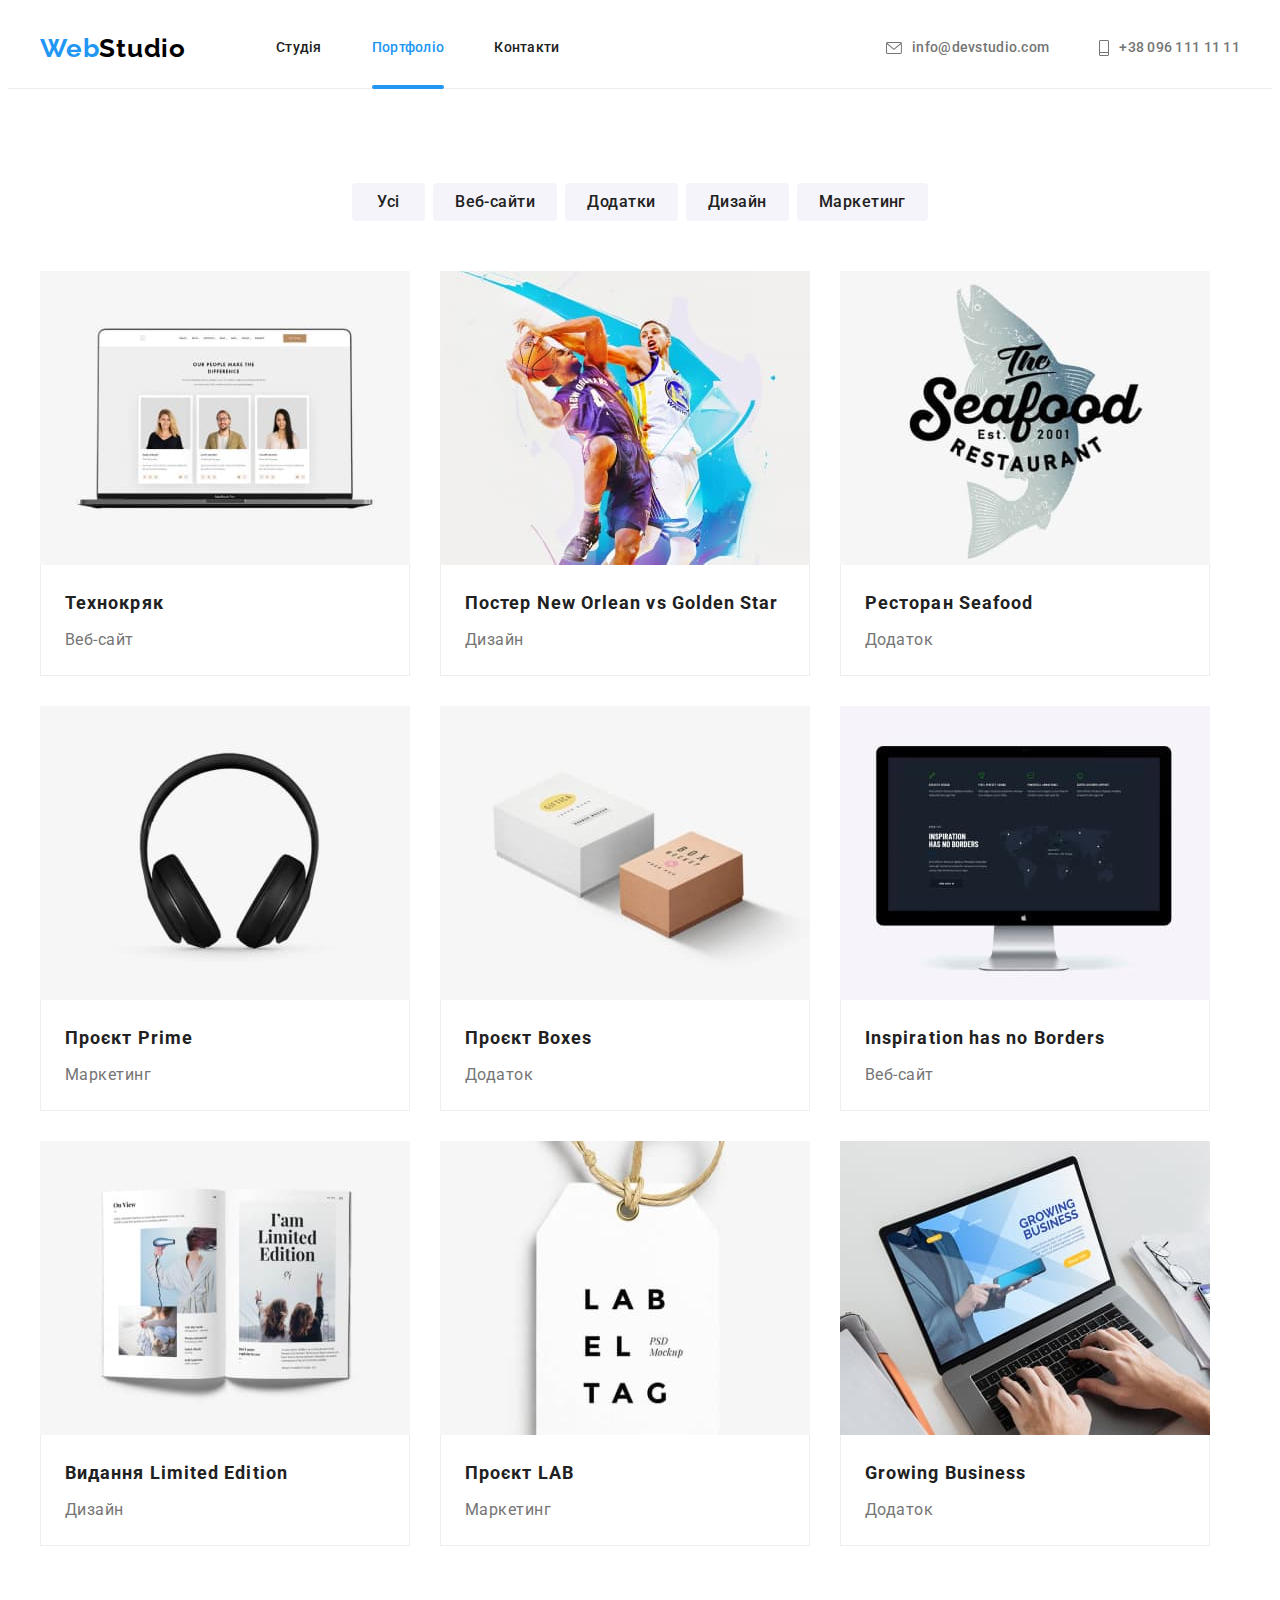
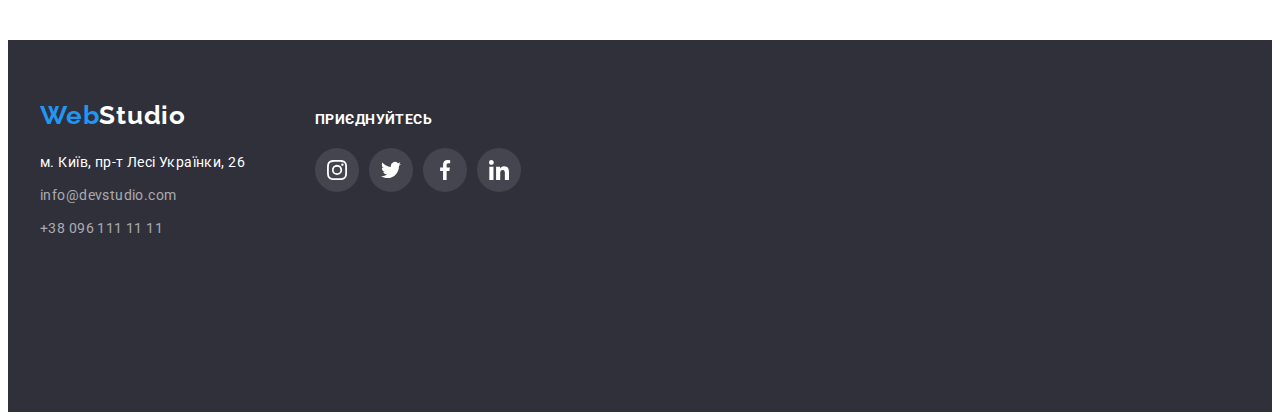
==== portfolio.html @ c4a30b59 "finished" ====
<!DOCTYPE html>
<html lang="en">

<head>
   <meta charset="UTF-8">
   <meta http-equiv="X-UA-Compatible" content="IE=edge">
   <meta name="viewport" content="width=device-width, initial-scale=1.0">
   <title>Portfolio</title>
   <link rel="stylesheet" href="https://cdnjs.cloudflare.com/ajax/libs/modern-normalize/1.1.0/modern-normalize.min.css"
      integrity="sha512-wpPYUAdjBVSE4KJnH1VR1HeZfpl1ub8YT/NKx4PuQ5NmX2tKuGu6U/JRp5y+Y8XG2tV+wKQpNHVUX03MfMFn9Q=="
      crossorigin="anonymous" referrerpolicy="no-referrer">
   <link rel="preconnect" href="https://fonts.googleapis.com">
   <link rel="preconnect" href="https://fonts.gstatic.com" crossorigin>
   <link
      href="https://fonts.googleapis.com/css2?family=Raleway:wght@700&family=Roboto:wght@400;500;700;900&display=swap"
      rel="stylesheet">
   <link rel="stylesheet" href="./css/styles.css">
</head>

<body>
   <!-- Header -->
   <header class="header-section">
      <div class="container nav-section">

         <nav class="main-nav">
            <a class="logo" href="./index.html" lang="en"><span class="first-logo">Web</span><span
                  class="second-logo">Studio</span></a>
            <ul class="nav-list">
               <li class="item"><a class="header-list nav-link" href="./index.html">Студія</a></li>
               <li class="item"><a class="header-list nav-link current" href="./portfolio.html">Портфоліо</a></li>
               <li class="item"><a class="header-list nav-link" href="">Контакти</a></li>
            </ul>
         </nav>

         <ul class="nav-list main-nav">
            <li class="item"><a class="header-list nav-contacts" href="mailto:info@devstudio.com">
                  <svg class="nav-icon" width="16" height="12">
                     <use href="./images/icons.svg#icon-envelope"></use>
                  </svg> info@devstudio.com</a>
            </li>
            <li class="item"><a class="header-list nav-contacts" href="tel:+380961111111">
                  <svg class="nav-icon" width="10" height="16">
                     <use href="./images/icons.svg#icon-phone"></use>
                  </svg> +38 096 111 11 11</a></li>
         </ul>

      </div>
   </header>
   <main>
      <section>
         <div class="container">

            <!-- Portfolio -->

            <h1 class="visually-hidden">Портфоліо</h1>

            <!-- Buttons  -->

            <ul class="portfolio-buttons">
               <li class="item"><button class="portfolio-button" type="button">Усі</button></li>
               <li class="item"><button class="portfolio-button" type="button">Веб-сайти</button></li>
               <li class="item"><button class="portfolio-button" type="button">Додатки</button></li>
               <li class="item"><button class="portfolio-button" type="button">Дизайн</button></li>
               <li class="item"><button class="portfolio-button" type="button">Маркетинг</button></li>
            </ul>

            <!-- Portfolio-Cards -->

            <ul class="portfolio-cards">
               <li class="pf-card">
                  <a class="pf-links" href="#">

                     <div class="pf-thumb">
                        <img src="./images/tehnokryak.jpg" alt="Технокряк" width="370">

                        <div class="overlay">
                           <p class="overlay-text">Ресурс пропонує комплексні пропозиції з різним рівнем функціоналу
                              та
                              сервісів. Все це
                              дозволить відвідувачу отримати
                              вичерпні відомості про компанію чи приватну особу.</p>
                        </div>
                     </div>

                     <div class="pf-card-text">
                        <h2 class="project-title">Технокряк</h2>
                        <p class="project-caption">Веб-сайт</p>
                     </div>

                  </a>
               </li>

               <li class="pf-card">
                  <a class="pf-links" href="#">

                     <div class="pf-thumb">
                        <img src="./images/poster.jpg" alt="Гравці баскетболу" width="370">

                        <div class="overlay">
                           <p class="overlay-text">Ресурс пропонує комплексні пропозиції з різним рівнем функціоналу
                              та
                              сервісів. Все це
                              дозволить відвідувачу отримати
                              вичерпні відомості про компанію чи приватну особу.</p>
                        </div>
                     </div>

                     <div class="pf-card-text">
                        <h2 class="project-title">Постер New Orlean vs Golden Star</h2>
                        <p class="project-caption">Дизайн</p>
                     </div>

                  </a>
               </li>

               <li class="pf-card">
                  <a class="pf-links" href="#">

                     <div class="pf-thumb">
                        <img src="./images/seafood.jpg" alt="Лого ресторану" width="370">

                        <div class="overlay">
                           <p class="overlay-text">Ресурс пропонує комплексні пропозиції з різним рівнем функціоналу
                              та
                              сервісів. Все це
                              дозволить відвідувачу отримати
                              вичерпні відомості про компанію чи приватну особу.</p>
                        </div>
                     </div>

                     <div class="pf-card-text">
                        <h2 class="project-title">Ресторан Seafood</h2>
                        <p class="project-caption">Додаток</p>
                     </div>

                  </a>
               </li>

               <li class="pf-card">
                  <a class="pf-links" href="#">

                     <div class="pf-thumb">
                        <img src="./images/prime.jpg" alt="Навушники" width="370">

                        <div class="overlay">
                           <p class="overlay-text">Ресурс пропонує комплексні пропозиції з різним рівнем функціоналу
                              та
                              сервісів. Все це
                              дозволить відвідувачу отримати
                              вичерпні відомості про компанію чи приватну особу.</p>
                        </div>
                     </div>

                     <div class="pf-card-text">
                        <h2 class="project-title">Проєкт Prime</h2>
                        <p class="project-caption">Маркетинг</p>
                     </div>

                  </a>
               </li>

               <li class="pf-card">
                  <a class="pf-links" href="#">

                     <div class="pf-thumb">
                        <img src="./images/boxes.jpg" alt="Коробки" width="370">

                        <div class="overlay">
                           <p class="overlay-text">Ресурс пропонує комплексні пропозиції з різним рівнем функціоналу
                              та
                              сервісів. Все це
                              дозволить відвідувачу отримати
                              вичерпні відомості про компанію чи приватну особу.</p>
                        </div>
                     </div>

                     <div class="pf-card-text">
                        <h2 class="project-title">Проєкт Boxes</h2>
                        <p class="project-caption">Додаток</p>
                     </div>

                  </a>
               </li>

               <li class="pf-card">
                  <a class="pf-links" href="#">

                     <div class="pf-thumb">
                        <img src="./images/noborders.jpg" alt="Монітор" width="370">

                        <div class="overlay">
                           <p class="overlay-text">Ресурс пропонує комплексні пропозиції з різним рівнем функціоналу
                              та
                              сервісів. Все це
                              дозволить відвідувачу отримати
                              вичерпні відомості про компанію чи приватну особу.</p>
                        </div>
                     </div>

                     <div class="pf-card-text">
                        <h2 class="project-title">Inspiration has no Borders</h2>
                        <p class="project-caption">Веб-сайт</p>
                     </div>

                  </a>
               </li>

               <li class="pf-card">
                  <a class="pf-links" href="#">

                     <div class="pf-thumb">
                        <img src="./images/limitededition.jpg" alt="Книга" width="370">

                        <div class="overlay">
                           <p class="overlay-text">Ресурс пропонує комплексні пропозиції з різним рівнем функціоналу
                              та
                              сервісів. Все це
                              дозволить відвідувачу отримати
                              вичерпні відомості про компанію чи приватну особу.</p>
                        </div>
                     </div>

                     <div class="pf-card-text">
                        <h2 class="project-title">Видання Limited Edition</h2>
                        <p class="project-caption">Дизайн</p>
                     </div>

                  </a>
               </li>

               <li class="pf-card">
                  <a class="pf-links" href="#">

                     <div class="pf-thumb">
                        <img src="./images/lab.jpg" alt="Бірка" width="370">

                        <div class="overlay">
                           <p class="overlay-text">Ресурс пропонує комплексні пропозиції з різним рівнем функціоналу
                              та
                              сервісів. Все це
                              дозволить відвідувачу отримати
                              вичерпні відомості про компанію чи приватну особу.</p>
                        </div>
                     </div>


                     <div class="pf-card-text">
                        <h2 class="project-title">Проєкт LAB</h2>
                        <p class="project-caption">Маркетинг</p>
                     </div>

                  </a>
               </li>

               <li class="pf-card">
                  <a class="pf-links" href="#">

                     <div class="pf-thumb">
                        <img src="./images/growingbusiness.jpg" alt="Ноутбук" width="370">

                        <div class="overlay">
                           <p class="overlay-text">Ресурс пропонує комплексні пропозиції з різним рівнем функціоналу
                              та
                              сервісів. Все це
                              дозволить відвідувачу отримати
                              вичерпні відомості про компанію чи приватну особу.</p>
                        </div>

                     </div>

                     <div class="pf-card-text">
                        <h2 class="project-title">Growing Business</h2>
                        <p class="project-caption">Додаток</p>
                     </div>

                  </a>
               </li>
            </ul>

         </div>
      </section>
   </main>
   <!-- Footer -->
   <footer class="footer-section">
      <div class="container footer-blocks">
         <div class="first-footer-block">
            <a class="logo-footer" href="./index.html" lang="en"><span class="first-logo">Web</span><span
                  class="third-logo">Studio</span></a>
            <address class="adress-list">
               <ul>

                  <li class="item">
                     <a class="adress-link" href="https://goo.gl/maps/v7Aq9cfspmDYKa2J8" target="_blank"
                        rel="noreferrer noopener">м.
                        Київ, пр-т Лесі
                        Українки, 26</a>
                  </li>

                  <li class="item"><a class="footer-list" href="mailto:info@devstudio.com">info@devstudio.com</a></li>
                  <li class="item"><a class="footer-list" href="tel:+380961111111">+38 096 111 11 11</a></li>

               </ul>

            </address>

         </div>


         <div>
            <p class="networks-text">приєднуйтесь</p>
            <ul class="footer-links">

               <li>
                  <a class="footer-network-link" href=""><svg class="social-network">
                        <use href="./images/icons.svg#icon-instagram"></use>
                     </svg></a>
               </li>

               <li>
                  <a class="footer-network-link" href=""><svg class="social-network">
                        <use href="./images/icons.svg#icon-twitter"></use>
                     </svg></a>
               </li>

               <li>
                  <a class="footer-network-link" href=""><svg class="social-network">
                        <use href="./images/icons.svg#icon-facebook"></use>
                     </svg></a>
               </li>

               <li>
                  <a class="footer-network-link" href=""><svg class="social-network">
                        <use href="./images/icons.svg#icon-linkedin"></use>
                     </svg></a>
               </li>

            </ul>
         </div>

      </div>

   </footer>
</body>

</html>
---- css/styles.css ----
:root {
   --title-text-color: #212121;
   --primary-text-color: #757575;
   --accent-color: #2196F3;
   --white-color: #FFFFFF;
   --black-color: #000000;
   --secondary-bg-color: #F5F4FA;
   --dark-bg-color: #2F303A;
   --button-focus: #188CE8;
   --adress-color: rgba(255, 255, 255, 0.6);
   --border-color: #EEEEEE;
   --social-network-color: #AFB1B8;
   --bg-footer-icon-color: rgba(255, 255, 255, 0.1);
   --hero-bg: #C4C4C4;
   --pf-overflow-color: rgba(33, 150, 243, 0.9);
   --modal-bg-color: rgba(0, 0, 0, 0.2);

   --button-shadow: 0px 3px 1px rgba(0, 0, 0, 0.1),
      0px 1px 2px rgba(0, 0, 0, 0.08),
      0px 2px 2px rgba(0, 0, 0, 0.12);

   --modal-box-shadow: box-shadow: 0px 1px 3px rgba(0, 0, 0, 0.12), 0px 1px 1px rgba(0, 0, 0, 0.14), 0px 2px 1px rgba(0, 0, 0, 0.2);

   --poftfolio-card-shadow: box-shadow: 0px 1px 1px rgba(0, 0, 0, 0.12), 0px 4px 4px rgba(0, 0, 0, 0.06), 1px 4px 6px rgba(0, 0, 0, 0.16);
   
}

/* ------------------------ General ------------------- */


a {
   text-decoration: none;
}

li {
   list-style-type: none;
}

body {
   font-family: 'Roboto', sans-serif;

   color: var(--primary-text-color);
   background-color: var(--white-color);
}

.container {
   margin-left: auto;
   margin-right: auto;
   padding-left: 15px;
   padding-right: 15px;
   width: 1200px;
   
}

img {
   display: block;
   max-width: 100%;
}


h1,
h2,
h3,
h4,
h5,
h6,
p {
   margin: 0;

}

ul {
   margin: 0;
   padding: 0;
}

section {
   padding-top: 94px;
   padding-bottom: 94px;
}
/* ---------------------- Button ---------------------------- */

.btn {
   cursor: pointer;
   border-radius: 4px;
   border: transparent;
   
   font-family: inherit;
   font-weight: 700;
   font-size: 16px;
   line-height: 1.87;
   letter-spacing: 0.06em;
   
   color: var(--white-color);
   background-color: var(--accent-color);
   box-shadow: 0px 4px 4px rgba(0, 0, 0, 0.15);
   
   transition: background-color 250ms cubic-bezier(0.4, 0, 0.2, 1);

}

/* -------------------------- Header --------------------- */

.header-section {
   border-bottom: 1px solid #ECECEC;
}


.nav-section {
   display: flex;
   justify-content: space-between;
   
}

/* ================== Logo ======================*/

.logo, .logo-footer {
   font-family: 'Raleway';
   font-style: normal;
   font-weight: 700;
   font-size: 26px;
   line-height: 1.19;
   letter-spacing: 0.03em;
}

.logo {
   margin-right: 90px;
}

.first-logo {
   color: var(--accent-color);
}

.second-logo {
   color: var(--black-color);
}

.third-logo {
   color: var(--white-color);
}

/* ------------------------ Navigation ------------------------*/

.header-list {
   font-weight: 500;
   font-size: 14px;
   line-height: 1.14;
   letter-spacing: 0.02em;
}

.main-nav {
   display: flex;
   align-items: center;
}

.nav-list {
   display: flex;
}

.nav-list .item + .item {
   margin-left: 50px;
}


.nav-link {
   position: relative;
   display: block;
   padding: 32px 0;

   color: var(--title-text-color);

   transition: color 250ms cubic-bezier(0.4, 0, 0.2, 1);

}

.nav-link:hover,
.nav-link:focus {
   color: var(--accent-color);

}

.nav-link.current {
   color: var(--accent-color);

      /* outline: 2px solid red; */
}

.current::after {
   content: '';

   position: absolute;
   left: 0;
   bottom: -1px;

   display: block;
   width: 100%;
   height: 4px;
   border-radius: 2px;
   background-color: var(--accent-color);   
   
}


.nav-contacts {
   display: flex;
   align-items: center;
   padding: 32px 0;

   color: var(--primary-text-color);

   transition: color 250ms cubic-bezier(0.4, 0, 0.2, 1);
   
}

.nav-contacts:hover, 
.nav-contacts:focus,
.nav-icon:hover,
.nav-icon:focus{
   color: var(--accent-color);
   fill: var(--accent-color);

}

.nav-icon {
   margin-right: 10px;
   fill: currentColor;

   transition: fill 250ms cubic-bezier(0.4, 0, 0.2, 1);
}


/* ------------------------ HERO ------------------------------- */

.hero-section {
   padding: 200px 0;
   margin: auto;
   max-width: 1600px;
   text-align: center;

   background-image: linear-gradient(to right, rgba(47, 48, 58, 0.4), rgba(47, 48, 58, 0.4)), url(../images/hero-banner.jpg);
   background-position: 50% 50%;
   background-repeat: no-repeat;
   background-size: cover;
   
   background-color: var(--hero-bg);
}

.hero-title {
   margin-top: 0;
   margin-bottom: 30px;
   margin-left: auto;
   margin-right: auto;
   max-width: 696px;

   font-weight: 900;
   font-size: 44px;
   line-height: 1.36;
   letter-spacing: 0.06em;
   text-transform: uppercase;

   color: var(--white-color);
   
   
}

.button {
   min-width: 216px;
   padding: 10px 32px;
   
   
}


.button:focus,
.button:hover,
.footer-btn:hover,
.footer-btn:focus {
   background-color: var(--button-focus);

}


/* < !-------------------- Особливості ----------------------> */

.visually-hidden {
   position: absolute;
   white-space: nowrap;
   width: 1px;
   height: 1px;
   overflow: hidden;
   border: 0;
   padding: 0;
   clip: rect(0 0 0 0);
   clip-path: inset(50%);
   margin: -1px;
}

.feature-list-icons {
   width: 270px;
   height: 120px;
   padding: 25px 100px;
   margin-bottom: 30px;
   border-radius: 4px;

   background-color: var(--secondary-bg-color);
}

.features-lists {
   display: flex;
   
}

.features-icon {
   width: 70px;
   height: 70px;
   fill: currentColor;
}



.features-title {
   margin-top: 0;
   margin-bottom: 10px;
   width: 270px;

   font-weight: 700;
   font-size: 14px;
   line-height: 1.14;
   letter-spacing: 0.03em;
   text-transform: uppercase;

   color: var(--title-text-color);
}


.features-text {
   width: 270px;

   font-size: 14px;
   line-height: 1.71;
   letter-spacing: 0.03em;

}

.features-lists .list + .list {
   margin-left: 30px;
}

.work-title, 
.team-title,
.clients-title {
   margin-bottom: 50px;

   font-weight: 700;
   font-size: 36px;
   line-height: 1.16;
   text-align: center;
   letter-spacing: 0.03em;

   color: var(--title-text-color);
}

/* ---------------------Чим ми займаємося--------------------- */

.work-section {
   padding-top: 0;
}


.work-cards {
   display: flex;
}

.card {
   position: relative;
}

.work-subtitle {
   position: absolute;
   bottom: 0;

   padding: 27px 0;

   width: 100%;
   height: 70px;

   font-weight: 700;
   font-size: 14px;
   line-height: 1.14;
   text-align: center;
   letter-spacing: 0.03em;
   text-transform: uppercase;
   
   color: var(--white-color);
   background-color:rgba(47, 48, 58, 0.8);
}

.card:not(:last-child) {
   margin-right: 30px;
}


/* -------------------------Наша команда--------------------- */



.team-section {
   background-color: var(--secondary-bg-color);
}


.team-cards {
   display: flex;
   
}

.team-card {
   text-align: center;

   background-color: var(--white-color);
   box-shadow: 0px 1px 3px rgba(0, 0, 0, 0.12),
      0px 1px 1px rgba(0, 0, 0, 0.14),
      0px 2px 1px rgba(0, 0, 0, 0.2);
      border-radius: 0px 0px 4px 4px;
}


.team-card:not(:last-child) {
   margin-right: 30px;
}

.text-about {
   
   margin-bottom: 10px;

   font-weight: 500;
   font-size: 16px;
   line-height: 1.18;
   letter-spacing: 0.03em;

   color: var(--title-text-color);
}

.team-text {
   margin-bottom: 16px;

   font-size: 16px;
   line-height: 1.18;
   letter-spacing: 0.03em;
}

.team-text-box {
   padding: 30px 0;
}

.network-list {
   display: flex;
   justify-content: center;
   gap: 10px;


   /* outline: 2px solid tomato; */
   
}

.social-network { 
   width: 20px;
   height: 20px;

   /* outline: 2px solid blue; */
}

.network-link {
   display: flex;
   justify-content: center;
   align-items: center;
   width: 44px;
   height: 44px;
   fill: var(--social-network-color);
   background-color: var(--white-color);
   border-radius: 50%;

   transition: background-color 250ms cubic-bezier(0.4, 0, 0.2, 1), fill 250ms cubic-bezier(0.4, 0, 0.2, 1);

   /* outline: 2px solid green; */

}


.network-link:hover,
.network-link:focus,
.footer-network-link:hover,
.footer-network-link:focus {
   fill: #FFFFFF;
   background-color: var(--accent-color);

}


/* ---------------------- Постійні клієнти----------------- */

.clients-list {
   display: flex;
   justify-content: space-between;

   /* outline: 2px solid tomato; */
}

.clients-link {
   
   display: flex;
   align-items: center;
   justify-content: center;
   width: 170px;
   height: 92px;
   
   border: 1px solid var(--social-network-color);
   border-radius: 4px;

   color: var(--social-network-color);

   transition: color 250ms cubic-bezier(0.4, 0, 0.2, 1), border-color 250ms cubic-bezier(0.4, 0, 0.2, 1);
   
}

.clients-icon {
   width: 106px;
   height: 60px;

   fill: currentColor;

}

.clients-link:hover, 
.clients-link:focus {
   color: var(--accent-color);
   border-color: var(--accent-color);

}



/*------------------- Футер ---------------------------*/



.footer-section {
   height: 252px;
   padding-top: 60px;
   padding-bottom: 60px;

   background-color: var(--dark-bg-color);
}


.adress-link {
   font-style: normal;
   font-size: 14px;
   line-height: 1.71;     
   letter-spacing: 0.03em;

   color: var(--white-color);

   transition: color 250ms cubic-bezier(0.4, 0, 0.2, 1);
}

.adress-link:hover, 
.adress-link:focus {
   color: var(--accent-color);

}

.footer-list {
   font-style: normal;
   font-size: 14px;
   line-height: 1.71;
   letter-spacing: 0.03em;

   color: var(--adress-color);

   transition: color 250ms cubic-bezier(0.4, 0, 0.2, 1);
}

.adress-list {
   margin-top: 20px;
}

.footer-list:hover, 
.footer-list:focus {
   color: var(--accent-color);

}


.adress-list .item + .item {
   margin-top: 9px;
}

.networks-text {
   margin-bottom: 20px;
   font-weight: 700;
   font-size: 14px;
   line-height: 1.14;
   letter-spacing: 0.03em;
   text-transform: uppercase;
   
   color: var(--white-color);
}

.footer-network-link {
   display: flex;
   justify-content: center;
   align-items: center;
   border-radius: 50%;
   width: 44px;
   height: 44px;
   fill: var(--white-color);
   background-color: var(--bg-footer-icon-color);

   transition: background-color 250ms cubic-bezier(0.4, 0, 0.2, 1);

}

.footer-blocks {
   display: flex;
   align-items: baseline;
}

.first-footer-block {
   margin-right: 70px;
}

.footer-links {
   display: flex;
   gap: 10px;
}

.footer-label {
   display: flex;
   align-items: flex-end;
   gap: 12px;
   margin-left: 93px;
}

.footer-btn {
   display: flex;
   justify-content: center;
   align-items: center;
   gap: 10px;
   padding-top: 10px;
   padding-bottom: 10px;
   width: 200px;
   height: 50px;

   transition: background-color 250ms cubic-bezier(0.4, 0, 0.2, 1);
}

.footer-label input {
   padding-left: 16px;
   width: 358px;
   height: 50px;
   border: 1px solid rgba(255, 255, 255, 0.3);
   filter: drop-shadow(0px 4px 4px rgba(0, 0, 0, 0.15));
   border-radius: 4px;

   background-color: var(--dark-bg-color)
}

.footer-label input:hover,
.footer-label input:focus {

   outline-color: var(--accent-color);
   border-color: var(--accent-color);
   
}

.footer-label input::placeholder {
   color: var(--adress-color);
}

.icon-send {
   fill: var(--white-color);
}

/* -------------------- Portfolio  ------------------*/

.portfolio-buttons {
   display: flex;
   justify-content: center;
   margin-bottom: 50px;
  
}

.portfolio-button {
   padding: 6px 22px;
   cursor: pointer;
   border-radius: 4px;
   border: transparent;

   min-width: 73px;
   font-family: inherit;
   font-weight: 500;
   font-size: 16px;
   line-height: 1.62;
   text-align: center;
   letter-spacing: 0.03em;

   background-color: var(--secondary-bg-color);
   color: var(--title-text-color);

   transition: background-color 250ms cubic-bezier(0.4, 0, 0.2, 1), color 250ms cubic-bezier(0.4, 0, 0.2, 1), box-shadow 250ms cubic-bezier(0.4, 0, 0.2, 1);
    
}

.portfolio-buttons > .item:not(:first-child) {
   margin-left: 8px;
}

.portfolio-button:hover,
.portfolio-button:focus {
   background-color: var(--accent-color);
   color: var(--white-color);
   box-shadow: var(--button-shadow);

}

.project-title {
   margin-bottom: 4px;
   font-weight: 700;
   font-size: 18px;
   line-height: 2;
   letter-spacing: 0.06em;

   color: var(--title-text-color);
}

.project-caption {
   
   font-size: 16px;
   line-height: 1.88;
   letter-spacing: 0.03em;

   color: var(--primary-text-color);
}


.pf-card {
   background: var(--white-color);
}

.pf-links {
   display: block;

   transition: box-shadow 250ms cubic-bezier(0.4, 0, 0.2, 1);
}

.pf-links:hover,
.pf-links:focus {
   box-shadow: 0px 1px 1px rgba(0, 0, 0, 0.12), 0px 4px 4px rgba(0, 0, 0, 0.06), 1px 4px 6px rgba(0, 0, 0, 0.16);

}

.portfolio-cards {
   display: flex;
   flex-wrap: wrap;
   gap: 30px;
}

.pf-card-text {
   padding: 20px 24px;

   border-right: 1px solid #EEEEEE;
   border-bottom: 1px solid #EEEEEE;
   border-left: 1px solid #EEEEEE;
}


.pf-thumb {
   position: relative;
   overflow: hidden;
}

.pf-links:hover .overlay,
.pf-links:focus .overlay {
   transform: translateY(0);

}

.overlay {
   position: absolute;
   top: 0;
   left: 0;
   width: 100%;
   height: 100%;
   background-color: var(--pf-overflow-color);

   transform: translateY(101%);

   transition: transform 250ms cubic-bezier(0.4, 0, 0.2, 1);
}

.overlay-text {
   padding: 63px 24px;
   font-size: 18px;
   line-height: 1.56;
   letter-spacing: 0.03em;
   
   color: var(--white-color);
}



/* ==================== Modal ===================== */



.backdrop {
   position: fixed;
   top: 0;
   left: 0;
   width: 100%;
   height: 100%;
   z-index: 100;
   background-color: var(--modal-bg-color);

   transition: visibility 250ms cubic-bezier(0.4, 0, 0.2, 1), opacity 250ms cubic-bezier(0.4, 0, 0.2, 1);
}

.backdrop.is-hidden {
   opacity: 0;
   pointer-events: none;
   visibility: hidden;
}

.modal {
   padding: 40px;

   position: absolute;
   top: 50%;
   left: 50%;
   transform: translate(-50%, -50%);


   min-width: 528px;
   min-height: 581px;

   background-color: var(--white-color);

   box-shadow: var(--modal-box-shadow);
   border-radius: 4px;


}

.modal-button {
   position: absolute;
   top: 8px;
   right: 8px;

   display: flex;
   align-items: center;
   justify-content: center;

   width: 30px;
   height: 30px;
   cursor: pointer;

   border-radius: 50%;
   border: 1px solid rgba(0, 0, 0, 0.1);
   background-color: var(--white-color);
   fill: var(--black-color);

   transition: fill 250ms cubic-bezier(0.4, 0, 0.2, 1);

}

.modal-button:hover,
.modal-button:focus {
   fill: var(--accent-color);

}

.form-button {
   display: block;
   padding: 10px 52px;
   min-width: 200px;
   margin: auto;

   transition: background-color 250ms cubic-bezier(0.4, 0, 0.2, 1);
}

.form-button:hover, 
.form-button:focus {
   background-color: var(--button-focus);
}

.form {
   
   margin-left: auto;
   margin-right: auto;
   width: 448px;

   /* outline: 1px solid blue; */
}


.form-text {
   margin-bottom: 12px;
   font-weight: 700;
   font-size: 20px;
   line-height: 1.15;
   text-align: center;
   letter-spacing: 0.03em;
   
   color: var(--title-text-color);
}

.form-field {
   /* outline: 1px solid tomato; */

   margin-bottom: 20px;
   
}

.label {
   position: relative;
   display: flex;
   flex-direction: column;
   width: 100%;

}

textarea {
   margin-top: 4px;
   padding: 12px 16px;

   resize: none;

   border: 1px solid rgba(33, 33, 33, 0.2);
   border-radius: 4px;

   transition: border-color 250ms cubic-bezier(0.4, 0, 0.2, 1), outline-color 250ms cubic-bezier(0.4, 0, 0.2, 1);

}


.form-icon {
   position: absolute;

   bottom: 11px;
   left: 12px;

   transition: fill 250ms cubic-bezier(0.4, 0, 0.2, 1);
}

.form-field input {
   margin-top: 4px;
   padding-left: 42px;
   border: 1px solid rgba(33, 33, 33, 0.2);
   border-radius: 4px;
   min-height: 40px;

   transition: border-color 250ms cubic-bezier(0.4, 0, 0.2, 1), outline-color 250ms cubic-bezier(0.4, 0, 0.2, 1);
}

label:hover,
.form-field input:hover,
.form-field input:focus,
.form-field input:focus + .form-icon,
textarea:hover,
textarea:focus {
   border-color: var(--accent-color);
   fill: var(--accent-color);
   outline-color: var(--accent-color);
}

.check {
   
   display: flex;
   align-items: center;
   justify-content: center;
   margin-bottom: 30px;

   /* outline: 2px solid green; */
}


.check > input {

   position: absolute;
   width: 1px;
   height: 1px;
   margin: -1px;
   border: 0;
   padding: 0;
   clip: rect(0 0 0 0);
   overflow: hidden;
}


.chek-text, .chek-link {
   
   font-size: 14px;
   line-height: 1.71;
   letter-spacing: 0.03em;

   color: var(--primary-text-color);
}

.chek-link {
   margin-left: 2px;
   color: var(--accent-color);
   text-decoration: underline;
}

.form-field textarea::placeholder {
   color: rgba(117, 117, 117, 0.5);
}

.icon-check {
   display: block;
   width: 16px;
   height: 15px;
   margin-right: 9px;

   border: 2px solid var(--black-color);
   border-radius: 2px;

   background-color: var(--white-color);

   transition: border-color 250ms cubic-bezier(0.4, 0, 0.2, 1), background-color 250ms cubic-bezier(0.4, 0, 0.2, 1);
}

.check-box:checked + .icon-check {
   background-color: var(--accent-color);
   border-color: transparent;
 }
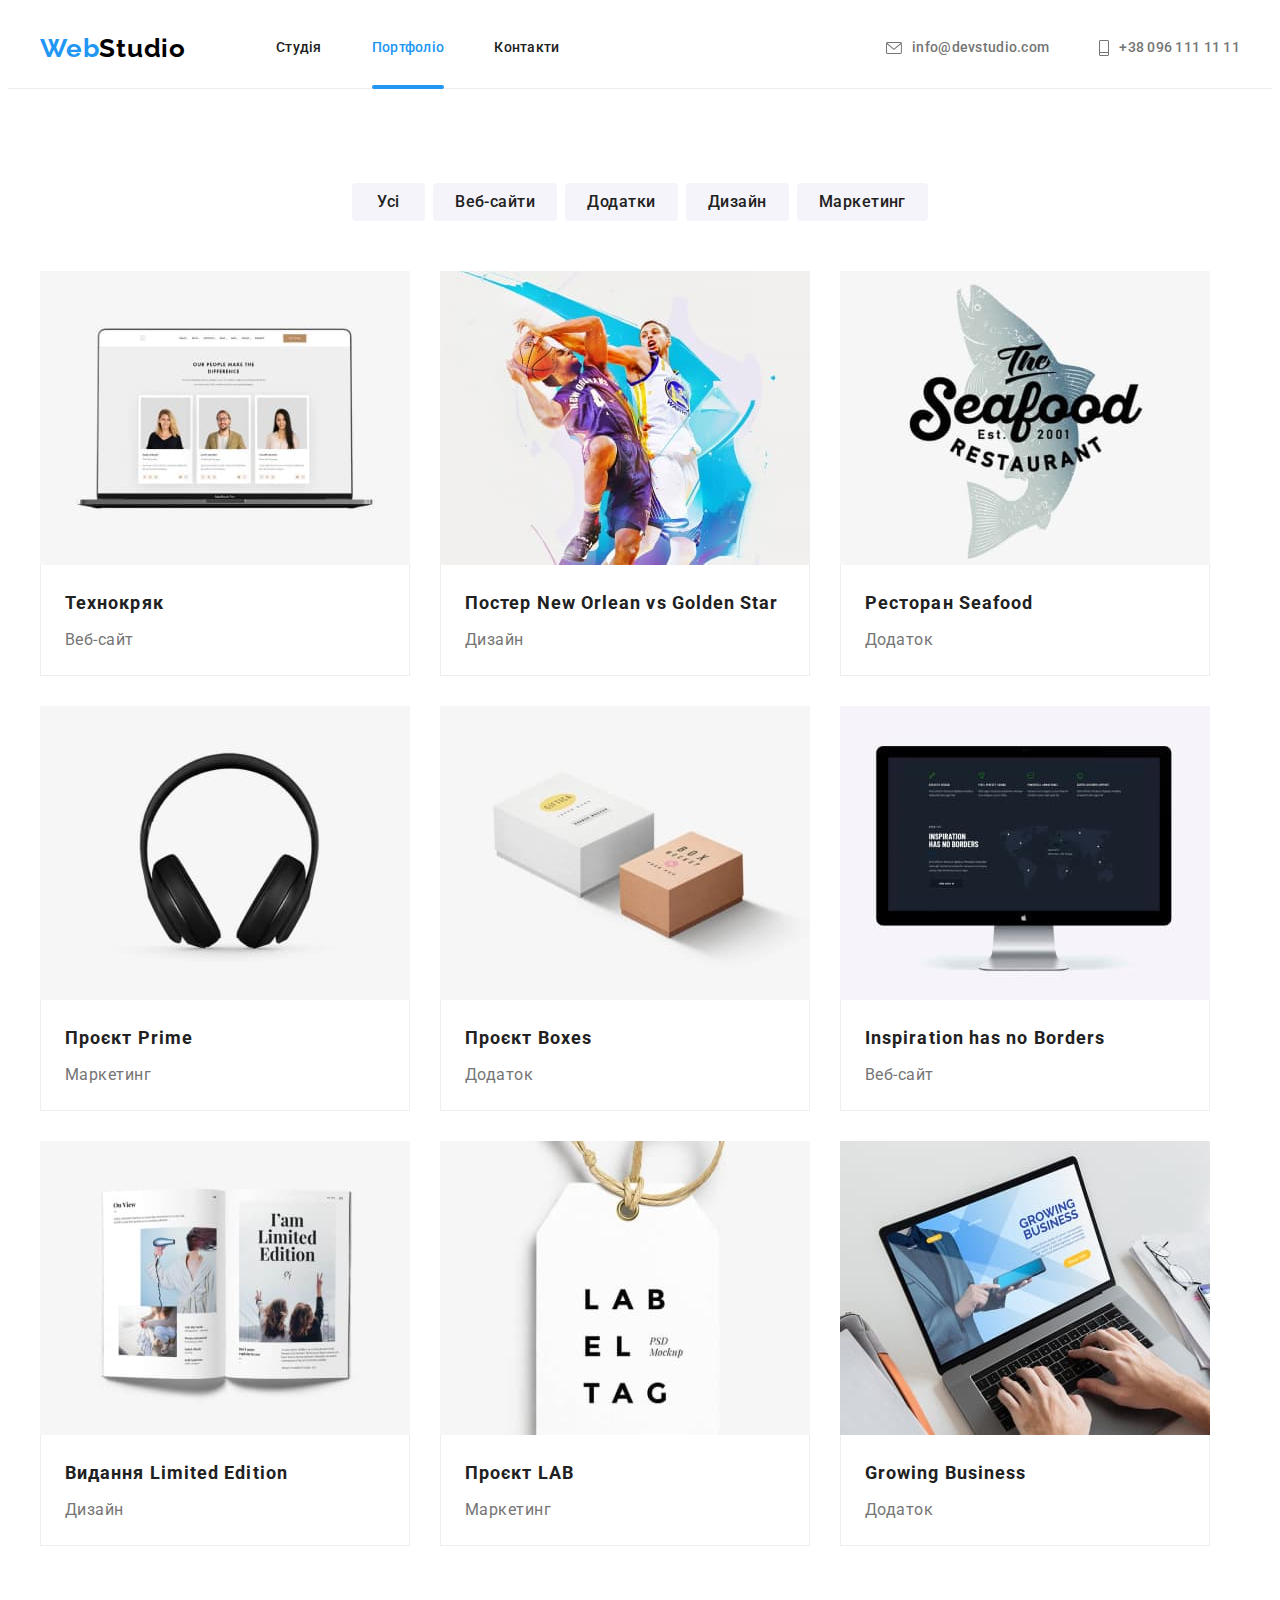
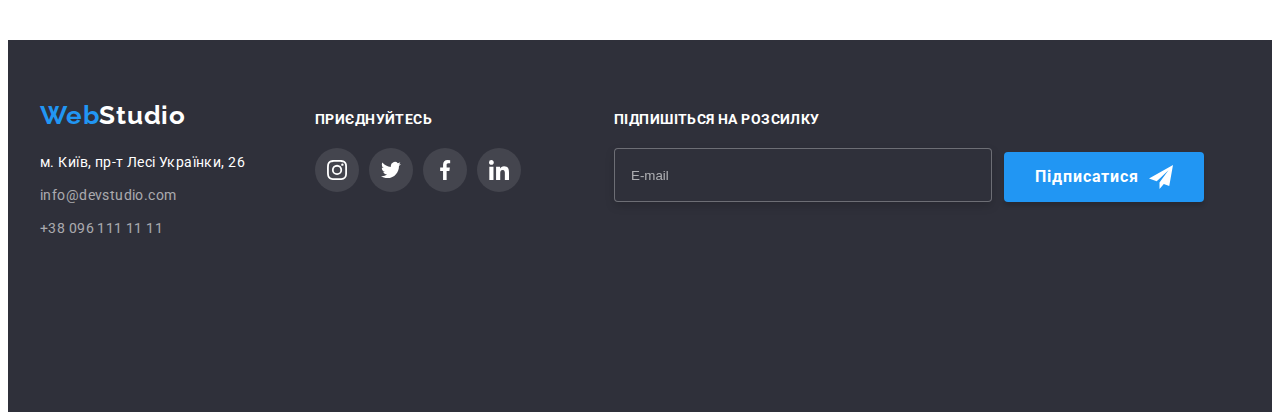
==== commit b68f3343: "apdate footer" ====
--- a/portfolio.html
+++ b/portfolio.html
@@ -337,6 +337,19 @@
             </ul>
          </div>
 
+         <div class="footer-label">
+            <div>
+               <p class="networks-text">Підпишіться на розсилку</p>
+               <label>
+                  <input type="email" name="email" placeholder="E-mail" />
+               </label>
+            </div>
+            <button class="footer-btn btn" type="submit">Підписатися
+               <svg class="icon-send" width="24" height="24">
+                  <use href="./images/icons.svg#icon-send"></use>
+               </svg>
+            </button>
+         </div>
       </div>
 
    </footer>
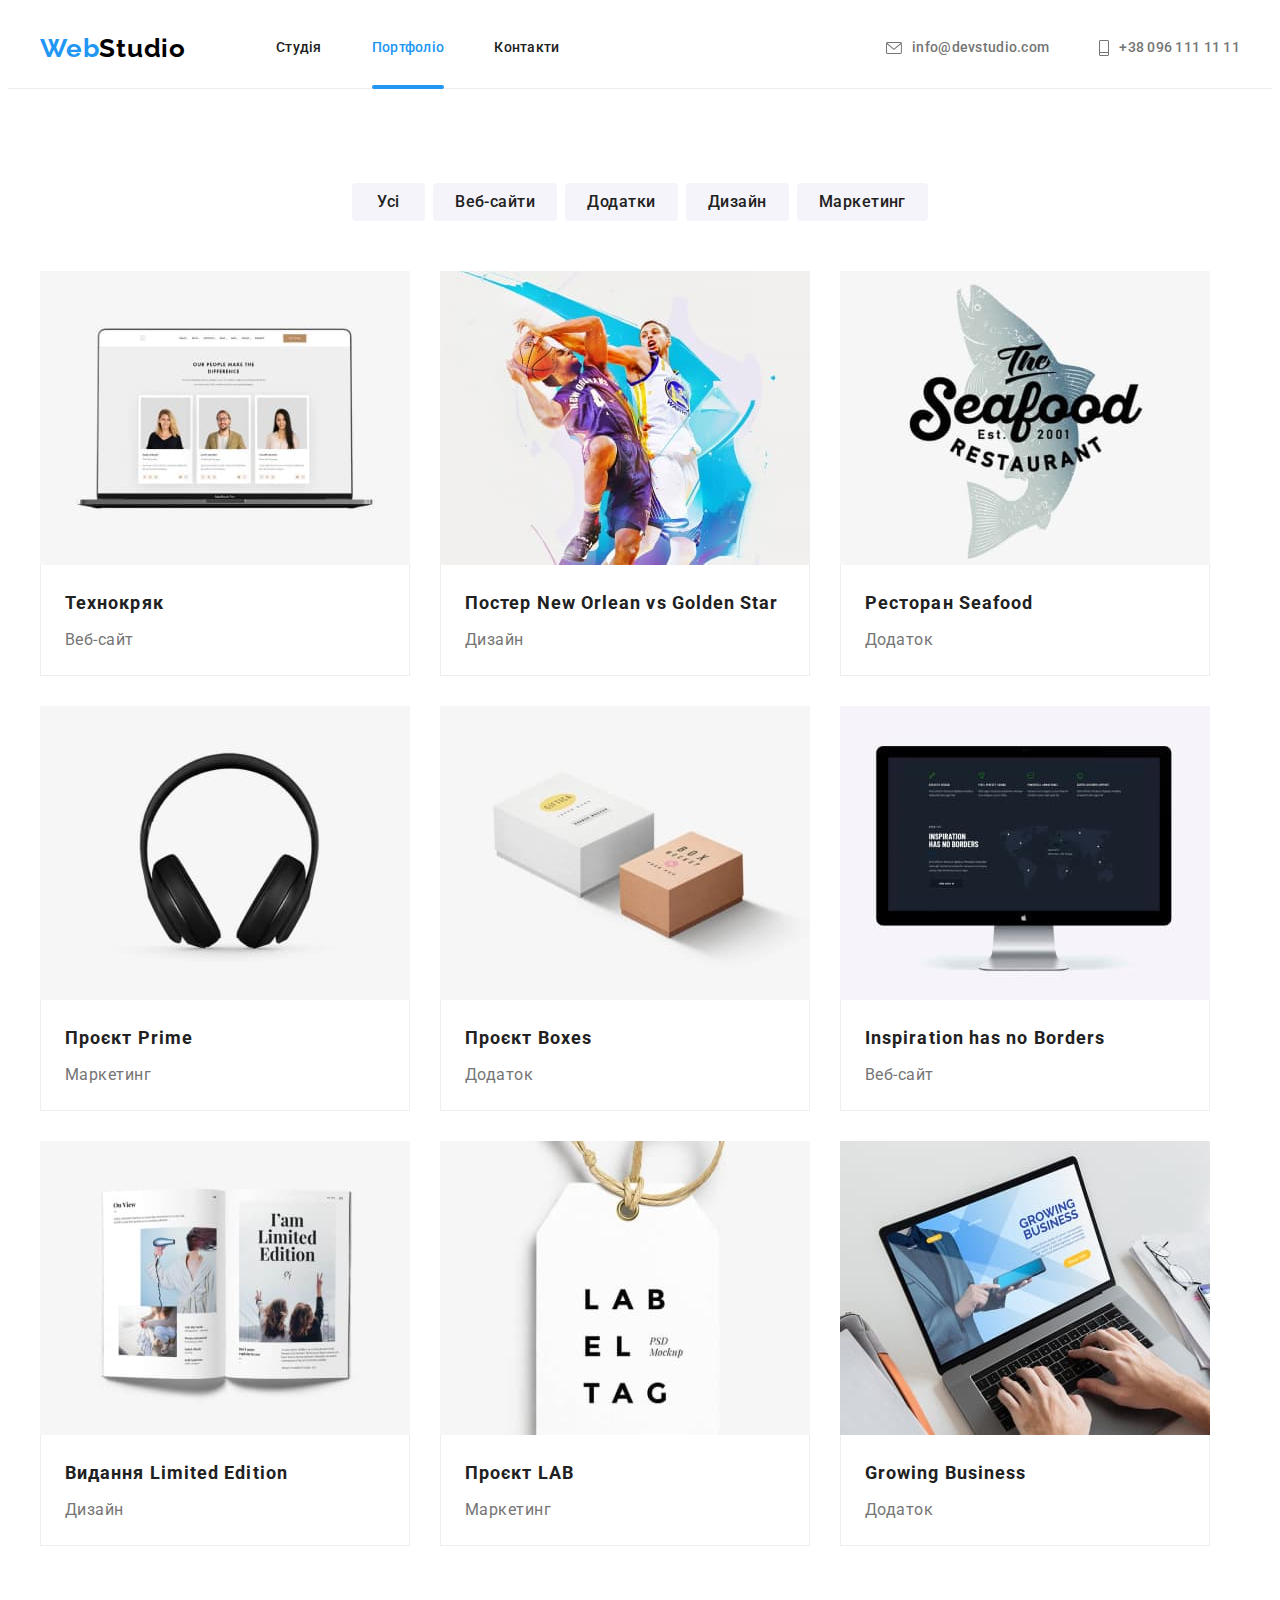
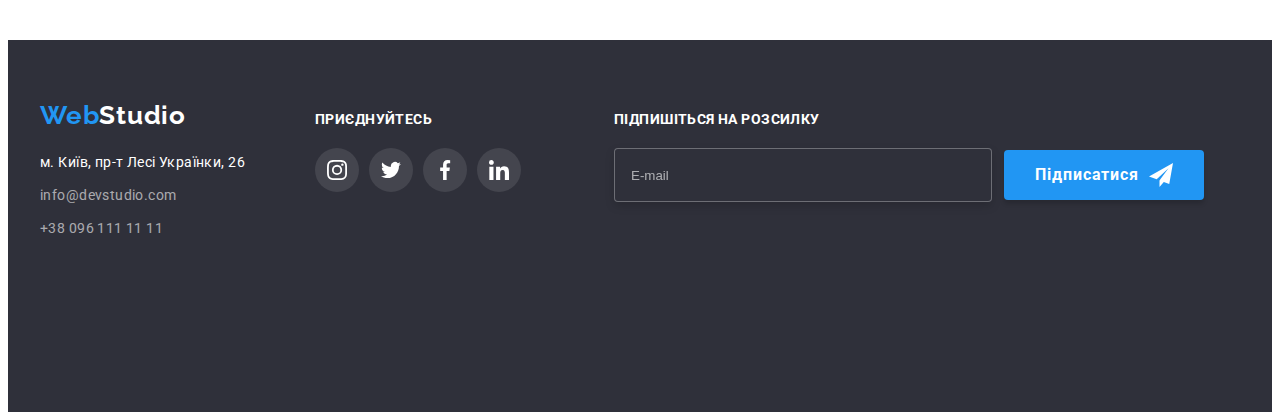
==== commit c46480c4: "made changes" ====
--- a/portfolio.html
+++ b/portfolio.html
@@ -280,7 +280,8 @@
          </div>
       </section>
    </main>
-   <!-- Footer -->
+
+   <!-- Футер -->
    <footer class="footer-section">
       <div class="container footer-blocks">
          <div class="first-footer-block">
@@ -338,17 +339,21 @@
          </div>
 
          <div class="footer-label">
-            <div>
-               <p class="networks-text">Підпишіться на розсилку</p>
+
+            <p class="networks-text">Підпишіться на розсилку</p>
+
+            <form class="footer-form">
                <label>
                   <input type="email" name="email" placeholder="E-mail" />
                </label>
-            </div>
-            <button class="footer-btn btn" type="submit">Підписатися
-               <svg class="icon-send" width="24" height="24">
-                  <use href="./images/icons.svg#icon-send"></use>
-               </svg>
-            </button>
+
+               <button class="footer-btn btn" type="submit">Підписатися
+                  <svg class="icon-send" width="24" height="24">
+                     <use href="./images/icons.svg#icon-send"></use>
+                  </svg>
+               </button>
+
+            </form>
          </div>
       </div>
 
--- a/css/styles.css
+++ b/css/styles.css
@@ -638,9 +638,6 @@
 }
 
 .footer-label {
-   display: flex;
-   align-items: flex-end;
-   gap: 12px;
    margin-left: 93px;
 }
 
@@ -649,22 +646,26 @@
    justify-content: center;
    align-items: center;
    gap: 10px;
-   padding-top: 10px;
-   padding-bottom: 10px;
    width: 200px;
    height: 50px;
 
    transition: background-color 250ms cubic-bezier(0.4, 0, 0.2, 1);
 }
 
+.footer-form {
+   display: flex;
+   align-items: center;
+}
+
 .footer-label input {
+   margin-right: 12px;
    padding-left: 16px;
    width: 358px;
    height: 50px;
    border: 1px solid rgba(255, 255, 255, 0.3);
    filter: drop-shadow(0px 4px 4px rgba(0, 0, 0, 0.15));
    border-radius: 4px;
-
+   color: var(--white-color);
    background-color: var(--dark-bg-color)
 }
 
@@ -843,8 +844,8 @@
    transform: translate(-50%, -50%);
 
 
-   min-width: 528px;
-   min-height: 581px;
+   width: 528px;
+   height: 581px;
 
    background-color: var(--white-color);
 
@@ -919,12 +920,17 @@
 
 .form-field {
    /* outline: 1px solid tomato; */
-
-   margin-bottom: 20px;
+  
+   font-size: 12px;
+   line-height: 1.16;
+   letter-spacing: 0.01em;
+
+   margin-bottom: 10px;
    
 }
 
 .label {
+
    position: relative;
    display: flex;
    flex-direction: column;
@@ -982,6 +988,7 @@
    align-items: center;
    justify-content: center;
    margin-bottom: 30px;
+   margin-top: 20px;
 
    /* outline: 2px solid green; */
 }
